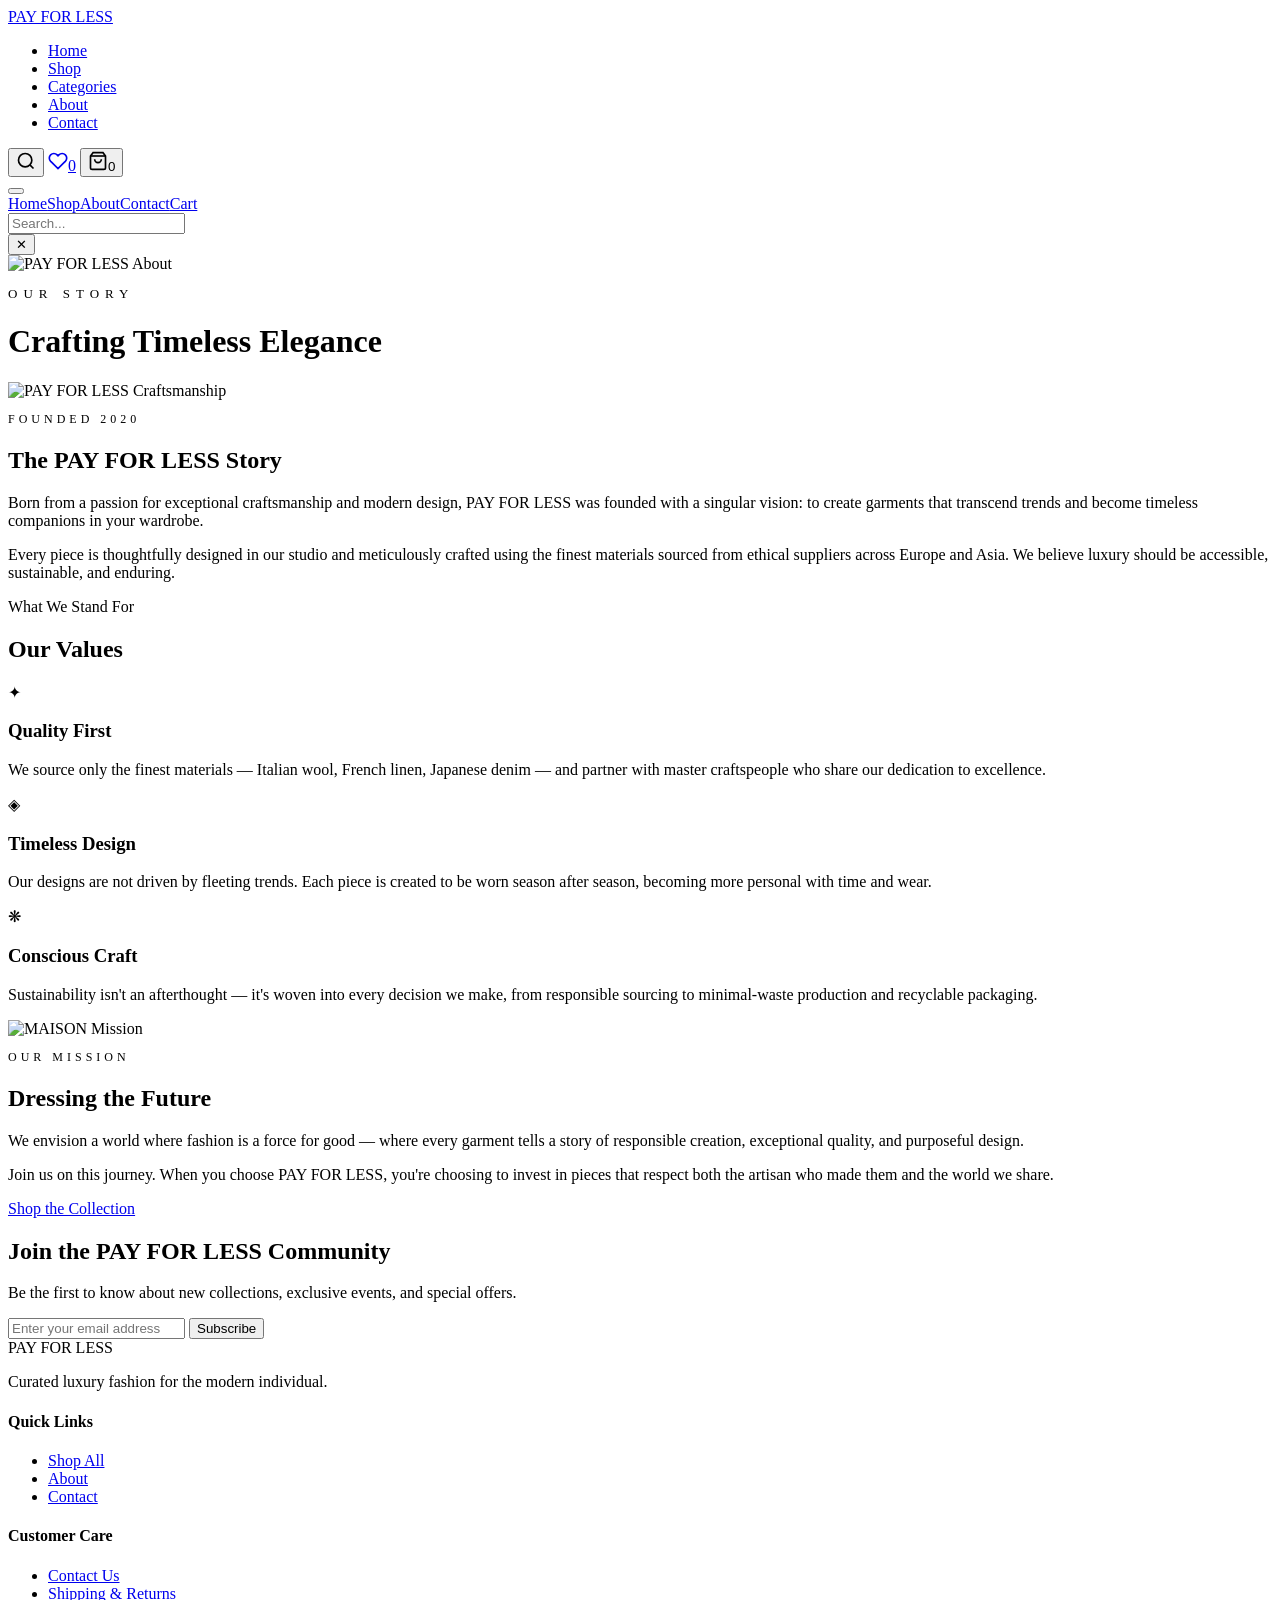
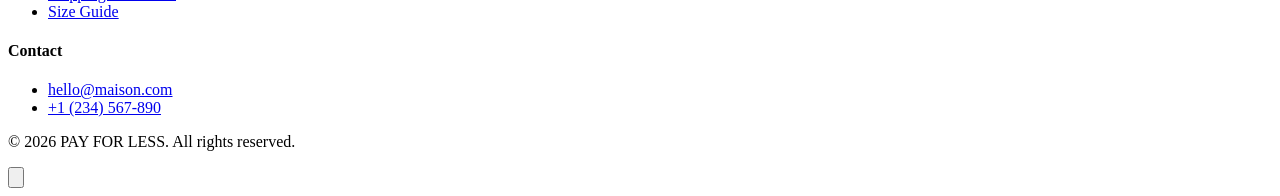
==== about.html @ cbf78ad1 "Add files via upload" ====
<!DOCTYPE html>
<html lang="en">
<head>
  <meta charset="UTF-8">
  <meta name="viewport" content="width=device-width, initial-scale=1.0">
  <title>About — PAY FOR LESS</title>
  <meta name="description" content="Discover the story behind PAY FOR LESS. Premium craftsmanship, timeless design, and a commitment to sustainable luxury fashion.">
  <link rel="stylesheet" href="css/styles.css">
  <link rel="stylesheet" href="css/components.css">
  <link rel="stylesheet" href="css/admin.css">
</head>
<body>
  <nav class="navbar solid" id="navbar">
    <a href="index.html" class="nav-logo">PAY FOR LESS</a>
    <ul class="nav-links">
      <li><a href="index.html" class="nav-link">Home</a></li>
      <li><a href="shop.html" class="nav-link">Shop</a></li>
      <li><a href="shop.html?category=outerwear" class="nav-link">Categories</a></li>
      <li><a href="about.html" class="nav-link active">About</a></li>
      <li><a href="contact.html" class="nav-link">Contact</a></li>
    </ul>
    <div class="nav-actions">
      <button class="nav-icon-btn nav-search-btn" aria-label="Search"><svg width="20" height="20" viewBox="0 0 24 24" fill="none" stroke="currentColor" stroke-width="2"><circle cx="11" cy="11" r="8"/><line x1="21" y1="21" x2="16.65" y2="16.65"/></svg></button>
      <a href="shop.html?wishlist=true" class="nav-icon-btn" aria-label="Wishlist"><svg width="20" height="20" viewBox="0 0 24 24" fill="none" stroke="currentColor" stroke-width="2"><path d="M20.84 4.61a5.5 5.5 0 00-7.78 0L12 5.67l-1.06-1.06a5.5 5.5 0 00-7.78 7.78l1.06 1.06L12 21.23l7.78-7.78 1.06-1.06a5.5 5.5 0 000-7.78z"/></svg><span class="wishlist-badge">0</span></a>
      <button class="nav-icon-btn nav-cart-btn" aria-label="Cart"><svg width="20" height="20" viewBox="0 0 24 24" fill="none" stroke="currentColor" stroke-width="2"><path d="M6 2L3 6v14a2 2 0 002 2h14a2 2 0 002-2V6l-3-4z"/><line x1="3" y1="6" x2="21" y2="6"/><path d="M16 10a4 4 0 01-8 0"/></svg><span class="cart-badge">0</span></button>
      <div class="mini-cart-panel"><div id="mini-cart-items"></div></div>
      <button class="hamburger" aria-label="Menu"><span></span><span></span><span></span></button>
    </div>
  </nav>
  <div class="mobile-menu"><a href="index.html">Home</a><a href="shop.html">Shop</a><a href="about.html">About</a><a href="contact.html">Contact</a><a href="cart.html">Cart</a></div>
  <div class="search-overlay"><div class="search-container"><input type="text" class="search-input" placeholder="Search..."></div><button class="search-close">✕</button></div>

  <!-- About Hero -->
  <div class="about-hero">
    <img src="assets/images/hero-1.png" alt="PAY FOR LESS About">
    <div class="about-hero-content">
      <div><p style="font-size:13px;text-transform:uppercase;letter-spacing:6px;margin-bottom:16px;font-weight:400;">Our Story</p>
      <h1>Crafting Timeless Elegance</h1></div>
    </div>
  </div>

  <!-- Brand Story -->
  <section class="brand-story">
    <div class="brand-story-image"><img src="assets/images/hero-2.png" alt="PAY FOR LESS Craftsmanship"></div>
    <div class="brand-story-content">
      <p style="font-size:12px;text-transform:uppercase;letter-spacing:4px;color:var(--color-gray);margin-bottom:16px;">Founded 2020</p>
      <h2>The PAY FOR LESS Story</h2>
      <p>Born from a passion for exceptional craftsmanship and modern design, PAY FOR LESS was founded with a singular vision: to create garments that transcend trends and become timeless companions in your wardrobe.</p>
      <p>Every piece is thoughtfully designed in our studio and meticulously crafted using the finest materials sourced from ethical suppliers across Europe and Asia. We believe luxury should be accessible, sustainable, and enduring.</p>
    </div>
  </section>

  <!-- Values -->
  <section class="section">
    <div class="container">
      <div class="section-title" data-animate="fade-up"><p>What We Stand For</p><h2>Our Values</h2></div>
      <div class="values-grid">
        <div class="value-card" data-animate="fade-up">
          <div class="value-icon">✦</div>
          <h3>Quality First</h3>
          <p>We source only the finest materials — Italian wool, French linen, Japanese denim — and partner with master craftspeople who share our dedication to excellence.</p>
        </div>
        <div class="value-card" data-animate="fade-up">
          <div class="value-icon">◈</div>
          <h3>Timeless Design</h3>
          <p>Our designs are not driven by fleeting trends. Each piece is created to be worn season after season, becoming more personal with time and wear.</p>
        </div>
        <div class="value-card" data-animate="fade-up">
          <div class="value-icon">❋</div>
          <h3>Conscious Craft</h3>
          <p>Sustainability isn't an afterthought — it's woven into every decision we make, from responsible sourcing to minimal-waste production and recyclable packaging.</p>
        </div>
      </div>
    </div>
  </section>

  <!-- Mission -->
  <section class="brand-story" style="direction:rtl;">
    <div class="brand-story-image" style="direction:ltr;"><img src="assets/images/product-jacket.png" alt="MAISON Mission"></div>
    <div class="brand-story-content" style="direction:ltr;">
      <p style="font-size:12px;text-transform:uppercase;letter-spacing:4px;color:var(--color-gray);margin-bottom:16px;">Our Mission</p>
      <h2>Dressing the Future</h2>
      <p>We envision a world where fashion is a force for good — where every garment tells a story of responsible creation, exceptional quality, and purposeful design.</p>
      <p>Join us on this journey. When you choose PAY FOR LESS, you're choosing to invest in pieces that respect both the artisan who made them and the world we share.</p>
      <a href="shop.html" class="btn btn-outline">Shop the Collection</a>
    </div>
  </section>

  <!-- Newsletter -->
  <section class="newsletter">
    <div class="container">
      <h2>Join the PAY FOR LESS Community</h2>
      <p>Be the first to know about new collections, exclusive events, and special offers.</p>
      <form class="newsletter-form" id="newsletter-form">
        <input type="email" placeholder="Enter your email address" required>
        <button type="submit">Subscribe</button>
      </form>
    </div>
  </section>

  <footer class="footer">
    <div class="container">
      <div class="footer-grid">
        <div class="footer-brand"><span class="nav-logo">PAY FOR LESS</span><p>Curated luxury fashion for the modern individual.</p></div>
        <div><h4>Quick Links</h4><ul><li><a href="shop.html">Shop All</a></li><li><a href="about.html">About</a></li><li><a href="contact.html">Contact</a></li></ul></div>
        <div><h4>Customer Care</h4><ul><li><a href="contact.html">Contact Us</a></li><li><a href="#">Shipping & Returns</a></li><li><a href="#">Size Guide</a></li></ul></div>
        <div><h4>Contact</h4><ul><li><a href="mailto:hello@maison.com">hello@maison.com</a></li><li><a href="tel:+1234567890">+1 (234) 567-890</a></li></ul></div>
      </div>
      <div class="footer-bottom"><p>&copy; 2026 PAY FOR LESS. All rights reserved.</p></div>
    </div>
  </footer>
  <button class="whatsapp-float" onclick="openWhatsApp()" aria-label="WhatsApp"><svg viewBox="0 0 24 24" fill="currentColor"><path d="M17.472 14.382c-.297-.149-1.758-.867-2.03-.967-.273-.099-.471-.148-.67.15-.197.297-.767.966-.94 1.164-.173.199-.347.223-.644.075-.297-.15-1.255-.463-2.39-1.475-.883-.788-1.48-1.761-1.653-2.059-.173-.297-.018-.458.13-.606.134-.133.298-.347.446-.52.149-.174.198-.298.298-.497.099-.198.05-.371-.025-.52-.075-.149-.669-1.612-.916-2.207-.242-.579-.487-.5-.669-.51-.173-.008-.371-.01-.57-.01-.198 0-.52.074-.792.372-.272.297-1.04 1.016-1.04 2.479 0 1.462 1.065 2.875 1.213 3.074.149.198 2.096 3.2 5.077 4.487.709.306 1.262.489 1.694.625.712.227 1.36.195 1.871.118.571-.085 1.758-.719 2.006-1.413.248-.694.248-1.289.173-1.413-.074-.124-.272-.198-.57-.347m-5.421 7.403h-.004a9.87 9.87 0 01-5.031-1.378l-.361-.214-3.741.982.998-3.648-.235-.374a9.86 9.86 0 01-1.51-5.26c.001-5.45 4.436-9.884 9.888-9.884 2.64 0 5.122 1.03 6.988 2.898a9.825 9.825 0 012.893 6.994c-.003 5.45-4.437 9.884-9.885 9.884m8.413-18.297A11.815 11.815 0 0012.05 0C5.495 0 .16 5.335.157 11.892c0 2.096.547 4.142 1.588 5.945L.057 24l6.305-1.654a11.882 11.882 0 005.683 1.448h.005c6.554 0 11.89-5.335 11.893-11.893a11.821 11.821 0 00-3.48-8.413z"/></svg></button>

  <script src="js/utils.js"></script>
  <script src="js/data.js"></script>
  <script src="js/products.js"></script>
  <script src="js/cart.js"></script>
  <script src="js/app.js"></script>
</body>
</html>
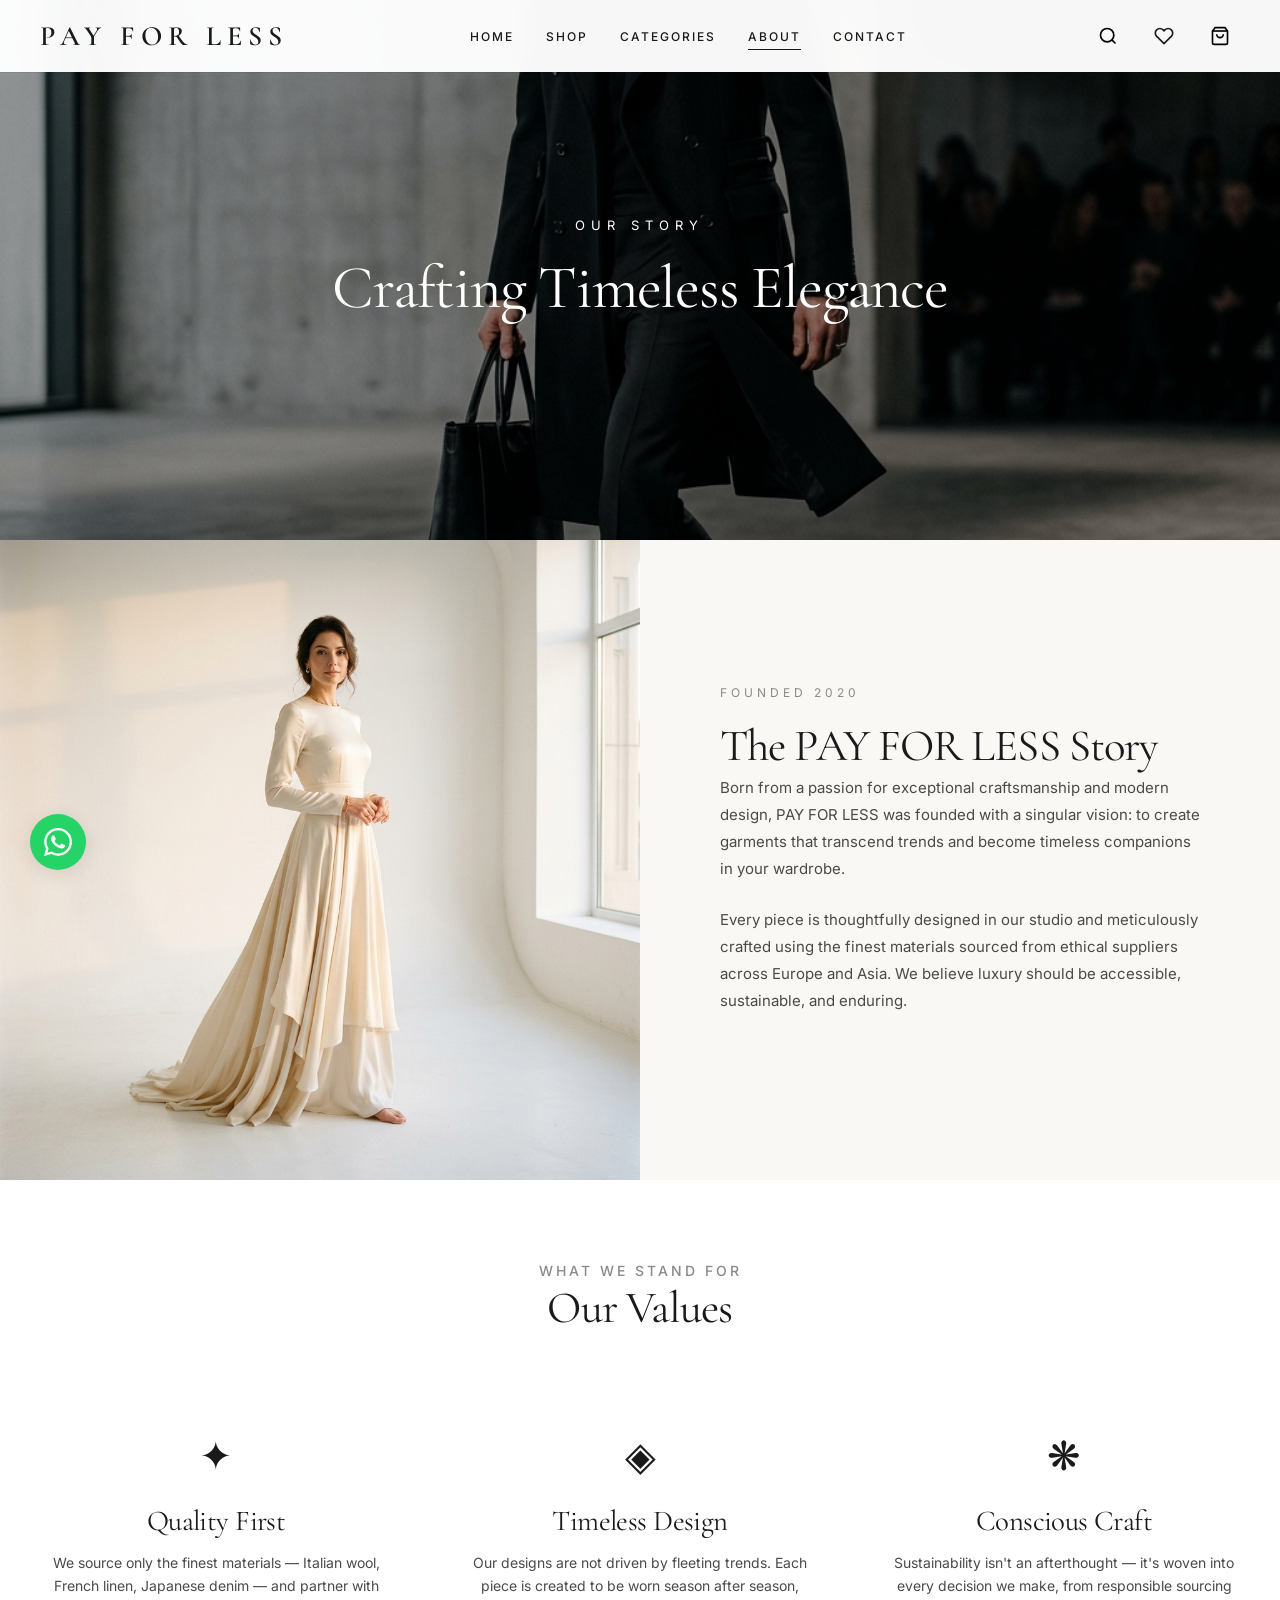
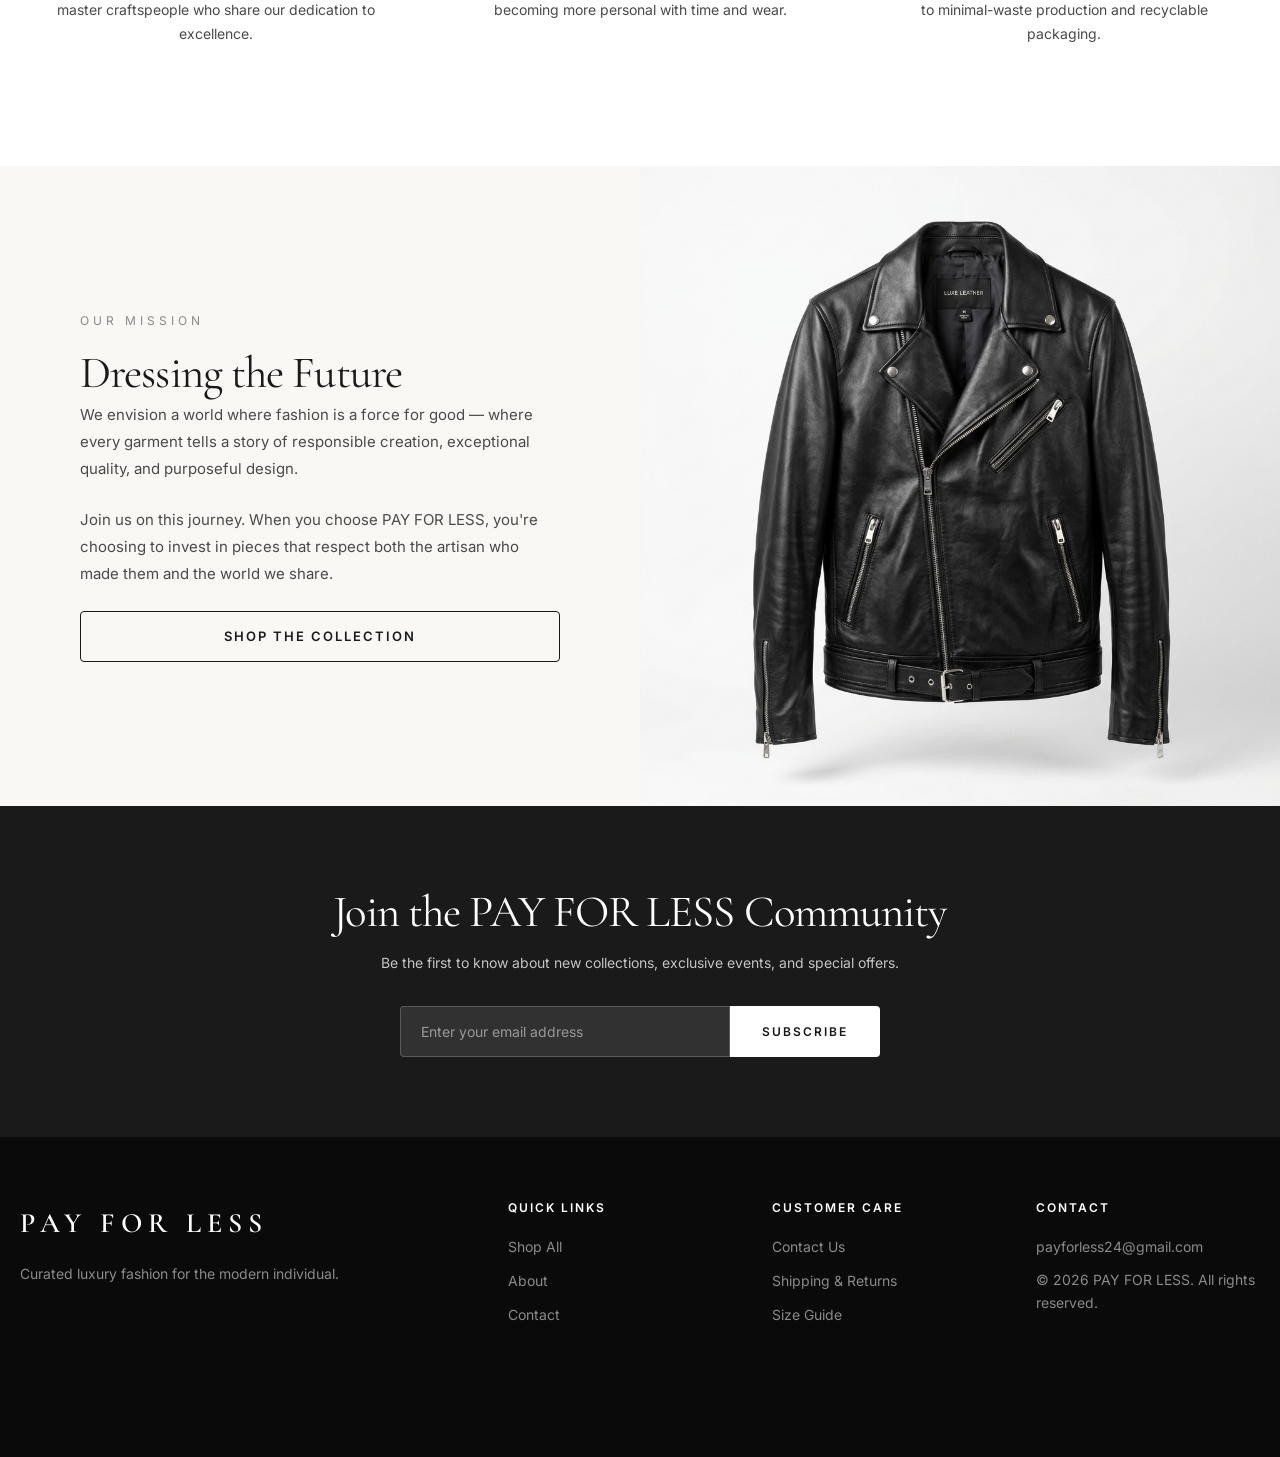
==== commit 5ed9d624: "Update about.html" ====
--- a/about.html
+++ b/about.html
@@ -5,9 +5,9 @@
   <meta name="viewport" content="width=device-width, initial-scale=1.0">
   <title>About — PAY FOR LESS</title>
   <meta name="description" content="Discover the story behind PAY FOR LESS. Premium craftsmanship, timeless design, and a commitment to sustainable luxury fashion.">
-  <link rel="stylesheet" href="css/styles.css">
-  <link rel="stylesheet" href="css/components.css">
-  <link rel="stylesheet" href="css/admin.css">
+  <link rel="stylesheet" href="styles.css">
+  <link rel="stylesheet" href="components.css">
+  <link rel="stylesheet" href="admin.css">
 </head>
 <body>
   <nav class="navbar solid" id="navbar">
@@ -32,7 +32,7 @@
 
   <!-- About Hero -->
   <div class="about-hero">
-    <img src="assets/images/hero-1.png" alt="PAY FOR LESS About">
+    <img src="hero-1.png" alt="PAY FOR LESS About">
     <div class="about-hero-content">
       <div><p style="font-size:13px;text-transform:uppercase;letter-spacing:6px;margin-bottom:16px;font-weight:400;">Our Story</p>
       <h1>Crafting Timeless Elegance</h1></div>
@@ -41,7 +41,7 @@
 
   <!-- Brand Story -->
   <section class="brand-story">
-    <div class="brand-story-image"><img src="assets/images/hero-2.png" alt="PAY FOR LESS Craftsmanship"></div>
+    <div class="brand-story-image"><img src="hero-2.png" alt="PAY FOR LESS Craftsmanship"></div>
     <div class="brand-story-content">
       <p style="font-size:12px;text-transform:uppercase;letter-spacing:4px;color:var(--color-gray);margin-bottom:16px;">Founded 2020</p>
       <h2>The PAY FOR LESS Story</h2>
@@ -76,7 +76,7 @@
 
   <!-- Mission -->
   <section class="brand-story" style="direction:rtl;">
-    <div class="brand-story-image" style="direction:ltr;"><img src="assets/images/product-jacket.png" alt="MAISON Mission"></div>
+    <div class="brand-story-image" style="direction:ltr;"><img src="product-jacket.png" alt="PAY FOR LESS Mission"></div>
     <div class="brand-story-content" style="direction:ltr;">
       <p style="font-size:12px;text-transform:uppercase;letter-spacing:4px;color:var(--color-gray);margin-bottom:16px;">Our Mission</p>
       <h2>Dressing the Future</h2>
@@ -104,17 +104,17 @@
         <div class="footer-brand"><span class="nav-logo">PAY FOR LESS</span><p>Curated luxury fashion for the modern individual.</p></div>
         <div><h4>Quick Links</h4><ul><li><a href="shop.html">Shop All</a></li><li><a href="about.html">About</a></li><li><a href="contact.html">Contact</a></li></ul></div>
         <div><h4>Customer Care</h4><ul><li><a href="contact.html">Contact Us</a></li><li><a href="#">Shipping & Returns</a></li><li><a href="#">Size Guide</a></li></ul></div>
-        <div><h4>Contact</h4><ul><li><a href="mailto:hello@maison.com">hello@maison.com</a></li><li><a href="tel:+1234567890">+1 (234) 567-890</a></li></ul></div>
+        <div><h4>Contact</h4><ul><li><a href="payforless24@gmail.com">payforless24@gmail.com</a></li><li><a href="tel:+971 56 291 8675</a></li></ul></div>
       </div>
       <div class="footer-bottom"><p>&copy; 2026 PAY FOR LESS. All rights reserved.</p></div>
     </div>
   </footer>
   <button class="whatsapp-float" onclick="openWhatsApp()" aria-label="WhatsApp"><svg viewBox="0 0 24 24" fill="currentColor"><path d="M17.472 14.382c-.297-.149-1.758-.867-2.03-.967-.273-.099-.471-.148-.67.15-.197.297-.767.966-.94 1.164-.173.199-.347.223-.644.075-.297-.15-1.255-.463-2.39-1.475-.883-.788-1.48-1.761-1.653-2.059-.173-.297-.018-.458.13-.606.134-.133.298-.347.446-.52.149-.174.198-.298.298-.497.099-.198.05-.371-.025-.52-.075-.149-.669-1.612-.916-2.207-.242-.579-.487-.5-.669-.51-.173-.008-.371-.01-.57-.01-.198 0-.52.074-.792.372-.272.297-1.04 1.016-1.04 2.479 0 1.462 1.065 2.875 1.213 3.074.149.198 2.096 3.2 5.077 4.487.709.306 1.262.489 1.694.625.712.227 1.36.195 1.871.118.571-.085 1.758-.719 2.006-1.413.248-.694.248-1.289.173-1.413-.074-.124-.272-.198-.57-.347m-5.421 7.403h-.004a9.87 9.87 0 01-5.031-1.378l-.361-.214-3.741.982.998-3.648-.235-.374a9.86 9.86 0 01-1.51-5.26c.001-5.45 4.436-9.884 9.888-9.884 2.64 0 5.122 1.03 6.988 2.898a9.825 9.825 0 012.893 6.994c-.003 5.45-4.437 9.884-9.885 9.884m8.413-18.297A11.815 11.815 0 0012.05 0C5.495 0 .16 5.335.157 11.892c0 2.096.547 4.142 1.588 5.945L.057 24l6.305-1.654a11.882 11.882 0 005.683 1.448h.005c6.554 0 11.89-5.335 11.893-11.893a11.821 11.821 0 00-3.48-8.413z"/></svg></button>
 
-  <script src="js/utils.js"></script>
-  <script src="js/data.js"></script>
-  <script src="js/products.js"></script>
-  <script src="js/cart.js"></script>
-  <script src="js/app.js"></script>
+  <script src="utils.js"></script>
+  <script src="data.js"></script>
+  <script src="products.js"></script>
+  <script src="cart.js"></script>
+  <script src="app.js"></script>
 </body>
 </html>
--- a/styles.css
+++ b/styles.css
@@ -0,0 +1,148 @@
+/* ============================================
+   PAY FOR LESS Fashion — Design System & Global Styles
+   ============================================ */
+
+@import url('https://fonts.googleapis.com/css2?family=Cormorant+Garamond:ital,wght@0,300;0,400;0,500;0,600;0,700;1,300;1,400&family=Inter:wght@300;400;500;600;700&display=swap');
+
+/* ---- CSS Custom Properties ---- */
+:root {
+  --color-black: #0a0a0a;
+  --color-dark: #1a1a1a;
+  --color-charcoal: #2d2d2d;
+  --color-gray-dark: #4a4a4a;
+  --color-gray: #8a8a8a;
+  --color-gray-light: #c4c4c4;
+  --color-silver: #e5e5e5;
+  --color-off-white: #f5f3f0;
+  --color-cream: #faf8f5;
+  --color-white: #ffffff;
+  --color-gold: #b8860b;
+  --color-gold-light: #d4a843;
+  --color-error: #c0392b;
+  --color-success: #27ae60;
+
+  --font-display: 'Cormorant Garamond', 'Georgia', serif;
+  --font-body: 'Inter', 'Helvetica Neue', sans-serif;
+
+  --nav-height: 72px;
+  --container-width: 1280px;
+  --container-padding: 20px;
+  --radius: 4px;
+  --radius-lg: 8px;
+  --shadow-sm: 0 1px 3px rgba(0,0,0,0.08);
+  --shadow-md: 0 4px 20px rgba(0,0,0,0.1);
+  --shadow-lg: 0 10px 40px rgba(0,0,0,0.15);
+  --transition: 0.3s cubic-bezier(0.4, 0, 0.2, 1);
+  --transition-slow: 0.6s cubic-bezier(0.4, 0, 0.2, 1);
+}
+
+/* ---- Reset & Base ---- */
+*, *::before, *::after { box-sizing: border-box; margin: 0; padding: 0; }
+html { scroll-behavior: smooth; -webkit-font-smoothing: antialiased; -moz-osx-font-smoothing: grayscale; }
+body {
+  font-family: var(--font-body);
+  font-size: 15px;
+  font-weight: 400;
+  line-height: 1.6;
+  color: var(--color-dark);
+  background: var(--color-white);
+  overflow-x: hidden;
+}
+body.menu-open { overflow: hidden; }
+img { max-width: 100%; height: auto; display: block; }
+a { text-decoration: none; color: inherit; transition: color var(--transition); }
+ul, ol { list-style: none; }
+button { cursor: pointer; border: none; background: none; font-family: inherit; font-size: inherit; }
+input, textarea, select {
+  font-family: var(--font-body);
+  font-size: 14px;
+  border: 1px solid var(--color-silver);
+  padding: 12px 16px;
+  border-radius: var(--radius);
+  outline: none;
+  transition: border-color var(--transition);
+  width: 100%;
+  background: var(--color-white);
+}
+input:focus, textarea:focus, select:focus { border-color: var(--color-dark); }
+input.error, textarea.error { border-color: var(--color-error); }
+::selection { background: var(--color-dark); color: var(--color-white); }
+
+/* ---- Scrollbar ---- */
+::-webkit-scrollbar { width: 6px; }
+::-webkit-scrollbar-track { background: var(--color-cream); }
+::-webkit-scrollbar-thumb { background: var(--color-gray-light); border-radius: 3px; }
+::-webkit-scrollbar-thumb:hover { background: var(--color-gray); }
+
+/* ---- Typography ---- */
+h1, h2, h3, h4, h5, h6 { font-family: var(--font-display); font-weight: 400; line-height: 1.2; letter-spacing: -0.02em; }
+h1 { font-size: clamp(2.2rem, 5vw, 3.8rem); }
+h2 { font-size: clamp(1.8rem, 4vw, 2.8rem); }
+h3 { font-size: clamp(1.3rem, 3vw, 1.8rem); }
+.section-title { text-align: center; margin-bottom: 48px; }
+.section-title h2 { margin-bottom: 12px; }
+.section-title p { color: var(--color-gray); font-size: 14px; text-transform: uppercase; letter-spacing: 3px; font-weight: 500; }
+
+/* ---- Layout ---- */
+.container { max-width: var(--container-width); margin: 0 auto; padding: 0 var(--container-padding); }
+.section { padding: 80px 0; }
+.section-alt { background: var(--color-cream); }
+
+/* ---- Buttons ---- */
+.btn {
+  display: inline-flex; align-items: center; justify-content: center; gap: 8px;
+  padding: 14px 32px; font-size: 13px; font-weight: 600; text-transform: uppercase;
+  letter-spacing: 2px; border-radius: var(--radius); transition: all var(--transition);
+  position: relative; overflow: hidden;
+}
+.btn-primary { background: var(--color-dark); color: var(--color-white); }
+.btn-primary:hover { background: var(--color-charcoal); transform: translateY(-1px); box-shadow: var(--shadow-md); }
+.btn-outline { border: 1.5px solid var(--color-dark); color: var(--color-dark); background: transparent; }
+.btn-outline:hover { background: var(--color-dark); color: var(--color-white); }
+.btn-white { background: var(--color-white); color: var(--color-dark); }
+.btn-white:hover { background: var(--color-off-white); }
+.btn-full { width: 100%; }
+.btn-sm { padding: 10px 20px; font-size: 12px; }
+.btn-lg { padding: 18px 48px; font-size: 14px; }
+
+/* ---- Animations ---- */
+[data-animate] { opacity: 0; transform: translateY(30px); transition: opacity 0.8s ease, transform 0.8s ease; }
+[data-animate="fade-left"] { transform: translateX(-30px); }
+[data-animate="fade-right"] { transform: translateX(30px); }
+[data-animate="scale"] { transform: scale(0.95); }
+[data-animate].animated { opacity: 1; transform: translate(0) scale(1); }
+
+@keyframes fadeIn { from { opacity: 0; } to { opacity: 1; } }
+@keyframes slideUp { from { opacity: 0; transform: translateY(20px); } to { opacity: 1; transform: translateY(0); } }
+@keyframes pulse { 0%, 100% { transform: scale(1); } 50% { transform: scale(1.05); } }
+
+/* ---- Toast Notifications ---- */
+.toast-notification {
+  position: fixed; bottom: 30px; right: 30px; z-index: 10000;
+  background: var(--color-dark); color: var(--color-white);
+  padding: 16px 24px; border-radius: var(--radius-lg);
+  box-shadow: var(--shadow-lg); transform: translateX(120%);
+  transition: transform 0.3s ease; max-width: 360px;
+}
+.toast-show { transform: translateX(0); }
+.toast-content { display: flex; align-items: center; gap: 12px; }
+.toast-icon { font-size: 18px; }
+.toast-error { background: var(--color-error); }
+
+/* ---- Field Error ---- */
+.field-error { color: var(--color-error); font-size: 12px; margin-top: 4px; display: none; }
+.form-group { margin-bottom: 20px; }
+.form-group label { display: block; font-size: 13px; font-weight: 500; margin-bottom: 6px; text-transform: uppercase; letter-spacing: 1px; color: var(--color-gray-dark); }
+.form-row { display: grid; grid-template-columns: 1fr 1fr; gap: 20px; }
+
+/* ---- Loading Skeleton ---- */
+.skeleton { background: linear-gradient(90deg, var(--color-silver) 25%, var(--color-off-white) 50%, var(--color-silver) 75%); background-size: 200% 100%; animation: shimmer 1.5s infinite; border-radius: var(--radius); }
+@keyframes shimmer { 0% { background-position: 200% 0; } 100% { background-position: -200% 0; } }
+
+/* ---- Responsive ---- */
+@media (max-width: 768px) {
+  .section { padding: 50px 0; }
+  .form-row { grid-template-columns: 1fr; }
+  .section-title { margin-bottom: 32px; }
+  :root { --nav-height: 60px; --container-padding: 16px; }
+}
--- a/components.css
+++ b/components.css
@@ -0,0 +1,361 @@
+/* ============================================
+   pAY FOR LESS Fashion — Component Styles
+   ============================================ */
+
+/* ---- Navbar ---- */
+.navbar {
+  position: fixed; top: 0; left: 0; right: 0; z-index: 1000;
+  padding: 0 40px; height: var(--nav-height);
+  display: flex; align-items: center; justify-content: space-between;
+  transition: all var(--transition);
+  background: transparent;
+}
+.navbar.scrolled, .navbar.solid {
+  background: rgba(255,255,255,0.97);
+  backdrop-filter: blur(12px);
+  box-shadow: 0 1px 0 rgba(0,0,0,0.06);
+}
+.nav-logo {
+  font-family: var(--font-display); font-size: 28px; font-weight: 600;
+  letter-spacing: 6px; text-transform: uppercase; color: var(--color-dark);
+}
+.navbar:not(.scrolled):not(.solid) .nav-logo,
+.navbar:not(.scrolled):not(.solid) .nav-link,
+.navbar:not(.scrolled):not(.solid) .nav-icon-btn { color: var(--color-white); }
+.nav-links { display: flex; gap: 32px; align-items: center; }
+.nav-link {
+  font-size: 12px; font-weight: 500; text-transform: uppercase;
+  letter-spacing: 2px; position: relative; padding: 4px 0;
+}
+.nav-link::after {
+  content: ''; position: absolute; bottom: -2px; left: 0;
+  width: 0; height: 1px; background: currentColor;
+  transition: width var(--transition);
+}
+.nav-link:hover::after, .nav-link.active::after { width: 100%; }
+.nav-actions { display: flex; gap: 16px; align-items: center; }
+.nav-icon-btn {
+  position: relative; width: 40px; height: 40px;
+  display: flex; align-items: center; justify-content: center;
+  border-radius: 50%; transition: background var(--transition);
+}
+.nav-icon-btn:hover { background: rgba(0,0,0,0.05); }
+.cart-badge, .wishlist-badge {
+  position: absolute; top: 0; right: 0;
+  width: 18px; height: 18px; border-radius: 50%;
+  background: var(--color-dark); color: var(--color-white);
+  font-size: 10px; font-weight: 600;
+  display: none; align-items: center; justify-content: center;
+}
+.navbar:not(.scrolled):not(.solid) .cart-badge,
+.navbar:not(.scrolled):not(.solid) .wishlist-badge { background: var(--color-white); color: var(--color-dark); }
+
+/* Hamburger */
+.hamburger { display: none; flex-direction: column; gap: 5px; width: 24px; cursor: pointer; z-index: 1001; }
+.hamburger span { display: block; height: 1.5px; background: currentColor; transition: all var(--transition); width: 100%; }
+.hamburger.active span:nth-child(1) { transform: rotate(45deg) translate(5px, 4px); }
+.hamburger.active span:nth-child(2) { opacity: 0; }
+.hamburger.active span:nth-child(3) { transform: rotate(-45deg) translate(5px, -4px); }
+
+/* Mobile Menu */
+.mobile-menu {
+  display: none; position: fixed; top: 0; left: 0; right: 0; bottom: 0;
+  background: var(--color-white); z-index: 999;
+  flex-direction: column; align-items: center; justify-content: center; gap: 28px;
+  opacity: 0; pointer-events: none; transition: opacity var(--transition);
+}
+.mobile-menu.active { opacity: 1; pointer-events: auto; }
+.mobile-menu a {
+  font-family: var(--font-display); font-size: 2rem; font-weight: 400;
+  letter-spacing: 4px; text-transform: uppercase;
+}
+
+/* Mini Cart Panel */
+.mini-cart-panel {
+  position: absolute; top: calc(var(--nav-height) - 4px); right: 0;
+  width: 340px; background: var(--color-white);
+  box-shadow: var(--shadow-lg); border-radius: var(--radius-lg);
+  padding: 20px; display: none; z-index: 1001;
+}
+.mini-cart-panel.active { display: block; animation: fadeIn 0.2s ease; }
+.mini-cart-item { display: flex; gap: 12px; padding: 10px 0; border-bottom: 1px solid var(--color-silver); }
+.mini-cart-item img { width: 48px; height: 48px; object-fit: cover; border-radius: var(--radius); }
+.mini-cart-name { font-size: 13px; font-weight: 500; }
+.mini-cart-meta { font-size: 12px; color: var(--color-gray); }
+.mini-cart-total { display: flex; justify-content: space-between; padding: 12px 0; font-weight: 600; }
+.mini-cart-empty { text-align: center; color: var(--color-gray); padding: 20px; }
+.mini-cart-more { font-size: 12px; color: var(--color-gray); text-align: center; padding: 8px 0; }
+
+/* ---- Hero Section ---- */
+.hero { position: relative; height: 100vh; min-height: 600px; overflow: hidden; }
+.hero-slider { position: relative; height: 100%; }
+.hero-slide {
+  position: absolute; top: 0; left: 0; width: 100%; height: 100%;
+  opacity: 0; transition: opacity 1.2s ease;
+}
+.hero-slide.active { opacity: 1; }
+.hero-slide img {
+  width: 100%; height: 100%; object-fit: cover;
+  filter: brightness(0.7);
+}
+.hero-content {
+  position: absolute; bottom: 15%; left: 0; right: 0;
+  text-align: center; color: var(--color-white); z-index: 2;
+  padding: 0 var(--container-padding);
+}
+.hero-content p {
+  font-size: 13px; text-transform: uppercase; letter-spacing: 6px;
+  margin-bottom: 16px; font-weight: 400;
+}
+.hero-content h1 {
+  font-family: var(--font-display); font-weight: 300;
+  margin-bottom: 32px; line-height: 1.1;
+}
+.hero-dots {
+  position: absolute; bottom: 40px; left: 50%; transform: translateX(-50%);
+  display: flex; gap: 10px; z-index: 2;
+}
+.hero-dot {
+  width: 32px; height: 3px; background: rgba(255,255,255,0.4);
+  border: none; cursor: pointer; transition: all var(--transition);
+}
+.hero-dot.active { background: var(--color-white); width: 48px; }
+
+/* ---- Product Cards ---- */
+.product-grid {
+  display: grid;
+  grid-template-columns: repeat(4, 1fr);
+  gap: 24px;
+}
+.product-card {
+  position: relative;
+  transition: transform var(--transition);
+}
+.product-card:hover { transform: translateY(-4px); }
+.product-card-link { display: block; }
+.product-card-image {
+  position: relative; overflow: hidden;
+  aspect-ratio: 3/4; background: var(--color-cream);
+  border-radius: var(--radius);
+}
+.product-card-image img {
+  width: 100%; height: 100%; object-fit: cover;
+  transition: transform 0.8s ease;
+}
+.product-card:hover .product-card-image img { transform: scale(1.08); }
+.product-badge {
+  position: absolute; top: 12px; left: 12px;
+  padding: 4px 12px; font-size: 10px; font-weight: 600;
+  text-transform: uppercase; letter-spacing: 1.5px;
+  background: var(--color-dark); color: var(--color-white);
+  border-radius: 2px;
+}
+.product-card-overlay {
+  position: absolute; bottom: 0; left: 0; right: 0;
+  padding: 16px; transform: translateY(100%);
+  transition: transform var(--transition);
+}
+.product-card:hover .product-card-overlay { transform: translateY(0); }
+.btn-quick-view {
+  width: 100%; padding: 12px; background: rgba(255,255,255,0.95);
+  backdrop-filter: blur(8px); border-radius: var(--radius);
+  font-size: 12px; font-weight: 600; text-transform: uppercase;
+  letter-spacing: 1.5px; display: flex; align-items: center;
+  justify-content: center; gap: 8px; transition: background var(--transition);
+  color: var(--color-dark);
+}
+.btn-quick-view:hover { background: var(--color-white); }
+.btn-wishlist {
+  position: absolute; top: 12px; right: 12px;
+  width: 36px; height: 36px; border-radius: 50%;
+  background: rgba(255,255,255,0.9); backdrop-filter: blur(4px);
+  display: flex; align-items: center; justify-content: center;
+  transition: all var(--transition); color: var(--color-dark);
+  z-index: 2;
+}
+.btn-wishlist:hover { transform: scale(1.1); }
+.btn-wishlist.active { color: var(--color-error); }
+.product-card-info { padding: 16px 4px 0; }
+.product-card-category {
+  font-size: 11px; text-transform: uppercase; letter-spacing: 2px;
+  color: var(--color-gray); margin-bottom: 4px;
+}
+.product-card-name { font-family: var(--font-display); font-size: 1.1rem; font-weight: 500; margin-bottom: 8px; }
+.product-card-bottom { display: flex; justify-content: space-between; align-items: center; }
+.product-card-price { font-size: 15px; font-weight: 600; }
+.product-card-colors { display: flex; gap: 4px; }
+.color-dot { width: 14px; height: 14px; border-radius: 50%; border: 1.5px solid var(--color-silver); }
+
+/* ---- Testimonials ---- */
+.testimonial-slider { position: relative; overflow: hidden; }
+.testimonial-track { display: flex; gap: 24px; transition: transform 0.5s ease; }
+.testimonial-card {
+  min-width: 340px; flex-shrink: 0;
+  padding: 32px; background: var(--color-white);
+  border: 1px solid var(--color-silver); border-radius: var(--radius-lg);
+}
+.testimonial-stars { color: var(--color-gold); margin-bottom: 16px; font-size: 16px; letter-spacing: 2px; }
+.testimonial-text { font-style: italic; color: var(--color-gray-dark); margin-bottom: 20px; line-height: 1.7; }
+.testimonial-author { font-weight: 600; font-size: 14px; }
+.testimonial-role { font-size: 12px; color: var(--color-gray); }
+.testimonial-nav { display: flex; justify-content: center; gap: 12px; margin-top: 24px; }
+.testimonial-prev, .testimonial-next {
+  width: 44px; height: 44px; border-radius: 50%;
+  border: 1px solid var(--color-silver); display: flex;
+  align-items: center; justify-content: center;
+  transition: all var(--transition); font-size: 18px;
+}
+.testimonial-prev:hover, .testimonial-next:hover {
+  background: var(--color-dark); color: var(--color-white); border-color: var(--color-dark);
+}
+
+/* ---- Newsletter ---- */
+.newsletter { background: var(--color-dark); color: var(--color-white); text-align: center; padding: 80px 0; }
+.newsletter h2 { color: var(--color-white); margin-bottom: 12px; }
+.newsletter p { color: var(--color-gray-light); margin-bottom: 32px; font-size: 14px; }
+.newsletter-form { display: flex; gap: 0; max-width: 480px; margin: 0 auto; }
+.newsletter-form input {
+  flex: 1; border: 1px solid rgba(255,255,255,0.2);
+  background: rgba(255,255,255,0.1); color: var(--color-white);
+  border-radius: var(--radius) 0 0 var(--radius); padding: 16px 20px;
+}
+.newsletter-form input::placeholder { color: rgba(255,255,255,0.5); }
+.newsletter-form button {
+  padding: 16px 32px; background: var(--color-white); color: var(--color-dark);
+  border-radius: 0 var(--radius) var(--radius) 0;
+  font-size: 12px; font-weight: 600; text-transform: uppercase; letter-spacing: 2px;
+  transition: all var(--transition);
+}
+.newsletter-form button:hover { background: var(--color-off-white); }
+
+/* ---- Footer ---- */
+.footer { background: var(--color-black); color: var(--color-gray-light); padding: 64px 0 32px; }
+.footer-grid { display: grid; grid-template-columns: 2fr 1fr 1fr 1fr; gap: 40px; margin-bottom: 48px; }
+.footer-brand .nav-logo { color: var(--color-white); margin-bottom: 16px; display: block; }
+.footer-brand p { font-size: 14px; line-height: 1.7; color: var(--color-gray); }
+.footer h4 {
+  font-family: var(--font-body); font-size: 12px; font-weight: 600;
+  text-transform: uppercase; letter-spacing: 2px;
+  color: var(--color-white); margin-bottom: 20px;
+}
+.footer ul li { margin-bottom: 10px; }
+.footer ul a { font-size: 14px; color: var(--color-gray); transition: color var(--transition); }
+.footer ul a:hover { color: var(--color-white); }
+.footer-social { display: flex; gap: 16px; margin-top: 16px; }
+.footer-social a {
+  width: 40px; height: 40px; border-radius: 50%;
+  border: 1px solid rgba(255,255,255,0.15);
+  display: flex; align-items: center; justify-content: center;
+  transition: all var(--transition); color: var(--color-gray);
+}
+.footer-social a:hover { border-color: var(--color-white); color: var(--color-white); }
+.footer-bottom {
+  border-top: 1px solid rgba(255,255,255,0.08);
+  padding-top: 24px; text-align: center;
+  font-size: 13px; color: var(--color-gray);
+}
+
+/* ---- Search Overlay ---- */
+.search-overlay {
+  position: fixed; top: 0; left: 0; right: 0; bottom: 0;
+  background: rgba(255,255,255,0.97); backdrop-filter: blur(20px);
+  z-index: 2000; display: flex; align-items: center; justify-content: center;
+  opacity: 0; pointer-events: none; transition: opacity var(--transition);
+}
+.search-overlay.active { opacity: 1; pointer-events: auto; }
+.search-container { width: 100%; max-width: 600px; padding: 0 20px; }
+.search-input {
+  width: 100%; font-size: 2rem; font-family: var(--font-display);
+  border: none; border-bottom: 2px solid var(--color-dark);
+  padding: 16px 0; background: transparent; outline: none;
+  border-radius: 0;
+}
+.search-close {
+  position: absolute; top: 30px; right: 40px;
+  width: 44px; height: 44px; font-size: 28px;
+  display: flex; align-items: center; justify-content: center;
+}
+
+/* ---- WhatsApp Float ---- */
+.whatsapp-float {
+  position: fixed; bottom: 30px; left: 30px; z-index: 900;
+  width: 56px; height: 56px; border-radius: 50%;
+  background: #25D366; color: white;
+  display: flex; align-items: center; justify-content: center;
+  box-shadow: var(--shadow-md); transition: transform var(--transition);
+  animation: pulse 2s infinite;
+}
+.whatsapp-float:hover { transform: scale(1.1); }
+.whatsapp-float svg { width: 28px; height: 28px; }
+
+/* ---- Page Header ---- */
+.page-header {
+  height: 300px; background: var(--color-dark);
+  display: flex; align-items: center; justify-content: center;
+  text-align: center; margin-top: 0;
+}
+.page-header h1 { color: var(--color-white); margin-bottom: 8px; }
+.page-header .breadcrumb { font-size: 13px; color: var(--color-gray-light); }
+.page-header .breadcrumb a { color: var(--color-gray-light); }
+.page-header .breadcrumb a:hover { color: var(--color-white); }
+
+/* ---- Brand Story Section ---- */
+.brand-story { display: grid; grid-template-columns: 1fr 1fr; gap: 0; min-height: 500px; }
+.brand-story-image { overflow: hidden; }
+.brand-story-image img { width: 100%; height: 100%; object-fit: cover; }
+.brand-story-content {
+  display: flex; flex-direction: column; justify-content: center;
+  padding: 60px 80px; background: var(--color-cream);
+}
+.brand-story-content p { color: var(--color-gray-dark); line-height: 1.8; margin-bottom: 24px; }
+
+/* ---- Categories Grid ---- */
+.categories-grid { display: grid; grid-template-columns: repeat(3, 1fr); gap: 16px; }
+.category-card {
+  position: relative; height: 400px; overflow: hidden;
+  border-radius: var(--radius); cursor: pointer;
+}
+.category-card img { width: 100%; height: 100%; object-fit: cover; transition: transform 0.8s ease; }
+.category-card:hover img { transform: scale(1.05); }
+.category-card-content {
+  position: absolute; bottom: 0; left: 0; right: 0;
+  padding: 32px; color: var(--color-white);
+  background: linear-gradient(transparent, rgba(0,0,0,0.7));
+}
+.category-card-content h3 { font-size: 1.5rem; margin-bottom: 4px; }
+.category-card-content p { font-size: 13px; text-transform: uppercase; letter-spacing: 2px; opacity: 0.8; }
+
+/* ---- Responsive ---- */
+@media (max-width: 1024px) {
+  .product-grid { grid-template-columns: repeat(3, 1fr); }
+  .footer-grid { grid-template-columns: 1fr 1fr; }
+  .brand-story-content { padding: 40px; }
+}
+
+@media (max-width: 768px) {
+  .navbar { padding: 0 16px; }
+  .nav-links { display: none; }
+  .hamburger { display: flex; }
+  .mobile-menu { display: flex; }
+  .product-grid { grid-template-columns: repeat(2, 1fr); gap: 16px; }
+  .footer-grid { grid-template-columns: 1fr; }
+  .brand-story { grid-template-columns: 1fr; }
+  .brand-story-content { padding: 40px 20px; }
+  .categories-grid { grid-template-columns: 1fr; }
+  .category-card { height: 280px; }
+  .hero-content h1 { font-size: 2rem; }
+  .mini-cart-panel { width: 100%; right: -16px; border-radius: 0; }
+  .testimonial-card { min-width: 280px; }
+  .newsletter-form { flex-direction: column; }
+  .newsletter-form input { border-radius: var(--radius); }
+  .newsletter-form button { border-radius: var(--radius); }
+  .search-input { font-size: 1.4rem; }
+  .page-header { height: 220px; }
+}
+
+@media (max-width: 480px) {
+  .product-grid { grid-template-columns: repeat(2, 1fr); gap: 12px; }
+  .product-card-info { padding: 10px 2px 0; }
+  .product-card-name { font-size: 0.95rem; }
+  .hero { min-height: 500px; }
+}
--- a/admin.css
+++ b/admin.css
@@ -0,0 +1,277 @@
+/* ============================================
+   MAISON Fashion — Admin Panel Styles
+   ============================================ */
+
+.admin-login {
+  min-height: 100vh; display: flex; align-items: center; justify-content: center;
+  background: var(--color-cream);
+}
+.admin-login-card {
+  background: var(--color-white); padding: 48px; border-radius: var(--radius-lg);
+  box-shadow: var(--shadow-lg); width: 100%; max-width: 400px; text-align: center;
+}
+.admin-login-card .admin-logo { font-family: var(--font-display); font-size: 2rem; letter-spacing: 8px; margin-bottom: 8px; }
+.admin-login-card .admin-subtitle { color: var(--color-gray); margin-bottom: 32px; font-size: 14px; }
+.admin-hint { font-size: 12px; color: var(--color-gray); margin-top: 16px; }
+
+.admin-layout { display: grid; grid-template-columns: 240px 1fr; min-height: 100vh; }
+.admin-sidebar {
+  background: var(--color-dark); color: var(--color-white); padding: 32px 20px;
+  display: flex; flex-direction: column;
+}
+.admin-sidebar .admin-logo {
+  font-family: var(--font-display); font-size: 1.5rem; letter-spacing: 6px;
+  text-align: center; margin-bottom: 40px; padding-bottom: 20px;
+  border-bottom: 1px solid rgba(255,255,255,0.1);
+}
+.admin-nav { display: flex; flex-direction: column; gap: 4px; flex: 1; }
+.admin-nav-btn {
+  display: flex; align-items: center; gap: 10px;
+  padding: 12px 16px; border-radius: var(--radius);
+  color: var(--color-gray-light); font-size: 14px;
+  text-align: left; width: 100%; transition: all var(--transition);
+}
+.admin-nav-btn:hover, .admin-nav-btn.active { background: rgba(255,255,255,0.1); color: var(--color-white); }
+.admin-logout { margin-top: auto; color: var(--color-gray); }
+
+.admin-main { padding: 32px; background: var(--color-cream); overflow-y: auto; }
+.admin-title { font-family: var(--font-display); font-size: 1.8rem; margin-bottom: 24px; }
+.admin-subtitle-section { font-family: var(--font-display); font-size: 1.3rem; margin: 32px 0 16px; }
+.admin-header { display: flex; justify-content: space-between; align-items: center; margin-bottom: 24px; }
+.admin-header .admin-title { margin-bottom: 0; }
+
+.stats-grid { display: grid; grid-template-columns: repeat(4, 1fr); gap: 20px; margin-bottom: 32px; }
+.stat-card {
+  background: var(--color-white); padding: 24px; border-radius: var(--radius-lg);
+  box-shadow: var(--shadow-sm); text-align: center;
+}
+.stat-number { display: block; font-size: 1.8rem; font-weight: 700; margin-bottom: 4px; color: var(--color-dark); }
+.stat-label { font-size: 12px; text-transform: uppercase; letter-spacing: 1px; color: var(--color-gray); }
+
+.admin-table-wrap { overflow-x: auto; background: var(--color-white); border-radius: var(--radius-lg); box-shadow: var(--shadow-sm); }
+.admin-table { width: 100%; border-collapse: collapse; }
+.admin-table th {
+  padding: 14px 16px; text-align: left; font-size: 11px;
+  text-transform: uppercase; letter-spacing: 1px; color: var(--color-gray);
+  border-bottom: 1px solid var(--color-silver); font-weight: 600;
+}
+.admin-table td { padding: 14px 16px; border-bottom: 1px solid var(--color-silver); font-size: 14px; }
+.admin-table tr:hover { background: var(--color-cream); }
+.admin-thumb { width: 48px; height: 48px; object-fit: cover; border-radius: var(--radius); }
+.admin-actions { display: flex; gap: 8px; }
+.btn-icon { padding: 6px; font-size: 16px; border-radius: var(--radius); transition: background var(--transition); }
+.btn-icon:hover { background: var(--color-silver); }
+.btn-danger:hover { background: #fde8e8; }
+
+.status-badge {
+  padding: 4px 10px; border-radius: 12px; font-size: 11px;
+  font-weight: 600; text-transform: uppercase; letter-spacing: 0.5px;
+}
+.status-pending { background: #fff3cd; color: #856404; }
+.status-processing { background: #cce5ff; color: #004085; }
+.status-shipped { background: #d4edda; color: #155724; }
+.status-delivered { background: #e8e8e8; color: #333; }
+.status-select { padding: 6px 10px; font-size: 12px; border-radius: var(--radius); }
+
+.admin-form-card {
+  background: var(--color-white); padding: 32px; border-radius: var(--radius-lg);
+  box-shadow: var(--shadow-sm); margin-bottom: 24px;
+}
+.admin-form-card h3 { font-family: var(--font-display); font-size: 1.3rem; margin-bottom: 24px; }
+.form-actions { display: flex; gap: 12px; margin-top: 20px; }
+.admin-empty { color: var(--color-gray); text-align: center; padding: 40px; }
+
+.order-detail-grid { display: grid; grid-template-columns: 1fr 1fr; gap: 20px; margin-bottom: 20px; }
+.order-detail-grid h4 { font-family: var(--font-body); font-size: 13px; text-transform: uppercase; letter-spacing: 1px; margin-bottom: 8px; }
+.order-total-detail { margin-top: 16px; padding-top: 16px; border-top: 1px solid var(--color-silver); font-size: 16px; }
+
+/* ---- Cart Page ---- */
+.cart-content { display: grid; grid-template-columns: 1fr 360px; gap: 40px; }
+.cart-item {
+  display: grid; grid-template-columns: 100px 1fr auto;
+  gap: 20px; padding: 24px 0; border-bottom: 1px solid var(--color-silver);
+  align-items: center;
+}
+.cart-item-image img { width: 100px; height: 120px; object-fit: cover; border-radius: var(--radius); }
+.cart-item-name { font-family: var(--font-display); font-size: 1.1rem; margin-bottom: 4px; }
+.cart-item-variant { font-size: 13px; color: var(--color-gray); margin-bottom: 8px; }
+.cart-item-price { font-weight: 600; margin-bottom: 12px; }
+.cart-item-actions { display: flex; align-items: center; gap: 16px; }
+.cart-item-total { font-size: 16px; font-weight: 600; text-align: right; }
+.cart-item-remove {
+  display: flex; align-items: center; gap: 6px;
+  font-size: 12px; color: var(--color-gray); transition: color var(--transition);
+}
+.cart-item-remove:hover { color: var(--color-error); }
+.quantity-control {
+  display: flex; align-items: center; border: 1px solid var(--color-silver); border-radius: var(--radius);
+}
+.quantity-control button { width: 36px; height: 36px; font-size: 16px; display: flex; align-items: center; justify-content: center; transition: background var(--transition); }
+.quantity-control button:hover { background: var(--color-cream); }
+.quantity-control span { width: 40px; text-align: center; font-weight: 600; font-size: 14px; }
+
+.cart-summary-card {
+  background: var(--color-cream); padding: 32px; border-radius: var(--radius-lg);
+  position: sticky; top: calc(var(--nav-height) + 20px); height: fit-content;
+}
+.cart-summary-card h3 { font-family: var(--font-display); font-size: 1.3rem; margin-bottom: 24px; }
+.summary-row { display: flex; justify-content: space-between; padding: 10px 0; font-size: 14px; }
+.summary-total { border-top: 1px solid var(--color-silver); margin-top: 8px; padding-top: 16px; font-weight: 600; font-size: 16px; }
+.shipping-note { text-align: center; font-size: 12px; color: var(--color-gray); margin-top: 16px; }
+.cart-empty {
+  display: none; flex-direction: column; align-items: center; justify-content: center;
+  padding: 80px 20px; text-align: center;
+}
+.cart-empty svg { margin-bottom: 24px; color: var(--color-gray-light); }
+.cart-empty h2 { margin-bottom: 12px; }
+.cart-empty p { color: var(--color-gray); margin-bottom: 24px; }
+
+/* ---- Checkout ---- */
+.checkout-section { padding-top: calc(var(--nav-height) + 40px); padding-bottom: 60px; }
+.checkout-grid { display: grid; grid-template-columns: 1fr 400px; gap: 48px; }
+.checkout-item {
+  display: flex; gap: 16px; align-items: center; padding: 12px 0;
+  border-bottom: 1px solid var(--color-silver);
+}
+.checkout-item-img { position: relative; width: 64px; height: 64px; flex-shrink: 0; }
+.checkout-item-img img { width: 100%; height: 100%; object-fit: cover; border-radius: var(--radius); }
+.checkout-qty {
+  position: absolute; top: -6px; right: -6px;
+  width: 20px; height: 20px; border-radius: 50%;
+  background: var(--color-dark); color: var(--color-white);
+  font-size: 10px; display: flex; align-items: center; justify-content: center;
+}
+.checkout-item-name { font-weight: 500; font-size: 14px; }
+.checkout-item-variant { font-size: 12px; color: var(--color-gray); }
+.checkout-item-price { margin-left: auto; font-weight: 600; }
+.checkout-totals { margin-top: 16px; }
+
+/* Order Success */
+.order-success { text-align: center; padding: 80px 20px; max-width: 500px; margin: 0 auto; }
+.order-success .success-icon { margin-bottom: 24px; }
+.order-success h2 { margin-bottom: 8px; }
+.order-success .order-number { font-size: 14px; color: var(--color-gray); font-weight: 600; letter-spacing: 2px; margin-bottom: 16px; }
+.order-success p { color: var(--color-gray-dark); margin-bottom: 24px; }
+.success-actions { display: flex; gap: 16px; justify-content: center; }
+
+/* ---- Product Detail ---- */
+.product-detail { padding-top: calc(var(--nav-height) + 20px); }
+.product-detail-grid { display: grid; grid-template-columns: 1fr 1fr; gap: 48px; padding: 40px 0; }
+.product-gallery { position: relative; }
+.product-main-image {
+  aspect-ratio: 3/4; overflow: hidden; border-radius: var(--radius);
+  background: var(--color-cream); cursor: zoom-in;
+}
+.product-main-image img { width: 100%; height: 100%; object-fit: cover; transition: transform 0.5s ease; }
+.product-main-image:hover img { transform: scale(1.5); }
+.product-thumbnails { display: flex; gap: 8px; margin-top: 12px; }
+.product-thumb {
+  width: 72px; height: 90px; overflow: hidden; border-radius: var(--radius);
+  border: 2px solid transparent; cursor: pointer; transition: border-color var(--transition);
+}
+.product-thumb.active, .product-thumb:hover { border-color: var(--color-dark); }
+.product-thumb img { width: 100%; height: 100%; object-fit: cover; }
+
+.product-info { padding: 20px 0; }
+.product-info .breadcrumb { font-size: 13px; color: var(--color-gray); margin-bottom: 16px; }
+.product-info .breadcrumb a:hover { color: var(--color-dark); }
+.product-title { font-family: var(--font-display); font-size: 2rem; margin-bottom: 8px; }
+.product-price { font-size: 1.4rem; font-weight: 600; margin-bottom: 24px; }
+.product-rating { display: flex; align-items: center; gap: 8px; margin-bottom: 24px; color: var(--color-gold); }
+.product-rating span { color: var(--color-gray); font-size: 13px; }
+
+.option-group { margin-bottom: 24px; }
+.option-label { font-size: 13px; font-weight: 600; text-transform: uppercase; letter-spacing: 1px; margin-bottom: 10px; }
+.size-options, .color-options { display: flex; gap: 8px; flex-wrap: wrap; }
+.size-btn {
+  padding: 10px 18px; border: 1px solid var(--color-silver);
+  border-radius: var(--radius); font-size: 13px; font-weight: 500;
+  transition: all var(--transition); cursor: pointer;
+}
+.size-btn:hover, .size-btn.active { border-color: var(--color-dark); background: var(--color-dark); color: var(--color-white); }
+.color-option {
+  width: 32px; height: 32px; border-radius: 50%;
+  border: 2px solid transparent; cursor: pointer;
+  transition: all var(--transition); position: relative;
+}
+.color-option:hover, .color-option.active { border-color: var(--color-dark); transform: scale(1.1); }
+
+.product-actions { display: flex; gap: 12px; margin-bottom: 32px; }
+.product-actions .btn { flex: 1; }
+.product-qty { display: flex; align-items: center; gap: 12px; margin-bottom: 24px; }
+
+.product-tabs { border-top: 1px solid var(--color-silver); margin-top: 24px; }
+.tab-buttons { display: flex; gap: 24px; }
+.tab-btn {
+  padding: 16px 0; font-size: 13px; font-weight: 600;
+  text-transform: uppercase; letter-spacing: 1px;
+  border-bottom: 2px solid transparent; color: var(--color-gray);
+  transition: all var(--transition);
+}
+.tab-btn:hover, .tab-btn.active { color: var(--color-dark); border-bottom-color: var(--color-dark); }
+.tab-content { padding: 24px 0; color: var(--color-gray-dark); line-height: 1.8; }
+.tab-panel { display: none; }
+.tab-panel.active { display: block; }
+
+/* ---- About Page ---- */
+.about-hero { position: relative; height: 60vh; min-height: 400px; overflow: hidden; }
+.about-hero img { width: 100%; height: 100%; object-fit: cover; filter: brightness(0.6); }
+.about-hero-content { position: absolute; inset: 0; display: flex; align-items: center; justify-content: center; text-align: center; color: white; }
+
+.values-grid { display: grid; grid-template-columns: repeat(3, 1fr); gap: 32px; }
+.value-card { text-align: center; padding: 40px 24px; }
+.value-icon { font-size: 2.5rem; margin-bottom: 16px; }
+.value-card h3 { margin-bottom: 12px; }
+.value-card p { font-size: 14px; color: var(--color-gray-dark); line-height: 1.7; }
+
+/* ---- Contact Page ---- */
+.contact-grid { display: grid; grid-template-columns: 1fr 1fr; gap: 48px; }
+.contact-info-cards { display: flex; flex-direction: column; gap: 20px; }
+.contact-card {
+  display: flex; gap: 16px; padding: 24px;
+  background: var(--color-cream); border-radius: var(--radius-lg);
+}
+.contact-card-icon { font-size: 1.5rem; }
+.contact-card h4 { font-family: var(--font-body); font-size: 14px; font-weight: 600; margin-bottom: 4px; }
+.contact-card p { font-size: 14px; color: var(--color-gray-dark); }
+
+/* ---- Shop Filters ---- */
+.shop-layout { display: grid; grid-template-columns: 240px 1fr; gap: 32px; }
+.shop-sidebar { padding-top: 8px; }
+.filter-group { margin-bottom: 28px; }
+.filter-group h4 {
+  font-family: var(--font-body); font-size: 13px; font-weight: 600;
+  text-transform: uppercase; letter-spacing: 1px; margin-bottom: 12px;
+}
+.filter-options { display: flex; flex-direction: column; gap: 8px; }
+.filter-btn {
+  text-align: left; padding: 8px 12px; font-size: 14px; color: var(--color-gray-dark);
+  border-radius: var(--radius); transition: all var(--transition);
+}
+.filter-btn:hover, .filter-btn.active { background: var(--color-dark); color: var(--color-white); }
+.shop-header { display: flex; justify-content: space-between; align-items: center; margin-bottom: 24px; }
+.shop-header .results-count { font-size: 14px; color: var(--color-gray); }
+.sort-select { padding: 8px 16px; font-size: 13px; border: 1px solid var(--color-silver); border-radius: var(--radius); }
+.price-range { padding: 0 8px; }
+.price-range input[type="range"] { width: 100%; accent-color: var(--color-dark); border: none; padding: 0; }
+.price-range-labels { display: flex; justify-content: space-between; font-size: 12px; color: var(--color-gray); margin-top: 8px; }
+
+@media (max-width: 768px) {
+  .admin-layout { grid-template-columns: 1fr; }
+  .admin-sidebar { flex-direction: row; overflow-x: auto; padding: 12px; gap: 8px; }
+  .admin-sidebar .admin-logo { display: none; }
+  .admin-nav { flex-direction: row; }
+  .admin-nav-btn { white-space: nowrap; font-size: 12px; padding: 8px 12px; }
+  .stats-grid { grid-template-columns: repeat(2, 1fr); }
+  .cart-content { grid-template-columns: 1fr; }
+  .cart-item { grid-template-columns: 80px 1fr; }
+  .cart-item-total { grid-column: 1 / -1; text-align: left; }
+  .checkout-grid { grid-template-columns: 1fr; }
+  .product-detail-grid { grid-template-columns: 1fr; }
+  .shop-layout { grid-template-columns: 1fr; }
+  .shop-sidebar { display: none; }
+  .contact-grid { grid-template-columns: 1fr; }
+  .values-grid { grid-template-columns: 1fr; }
+  .order-detail-grid { grid-template-columns: 1fr; }
+  .success-actions { flex-direction: column; }
+}
